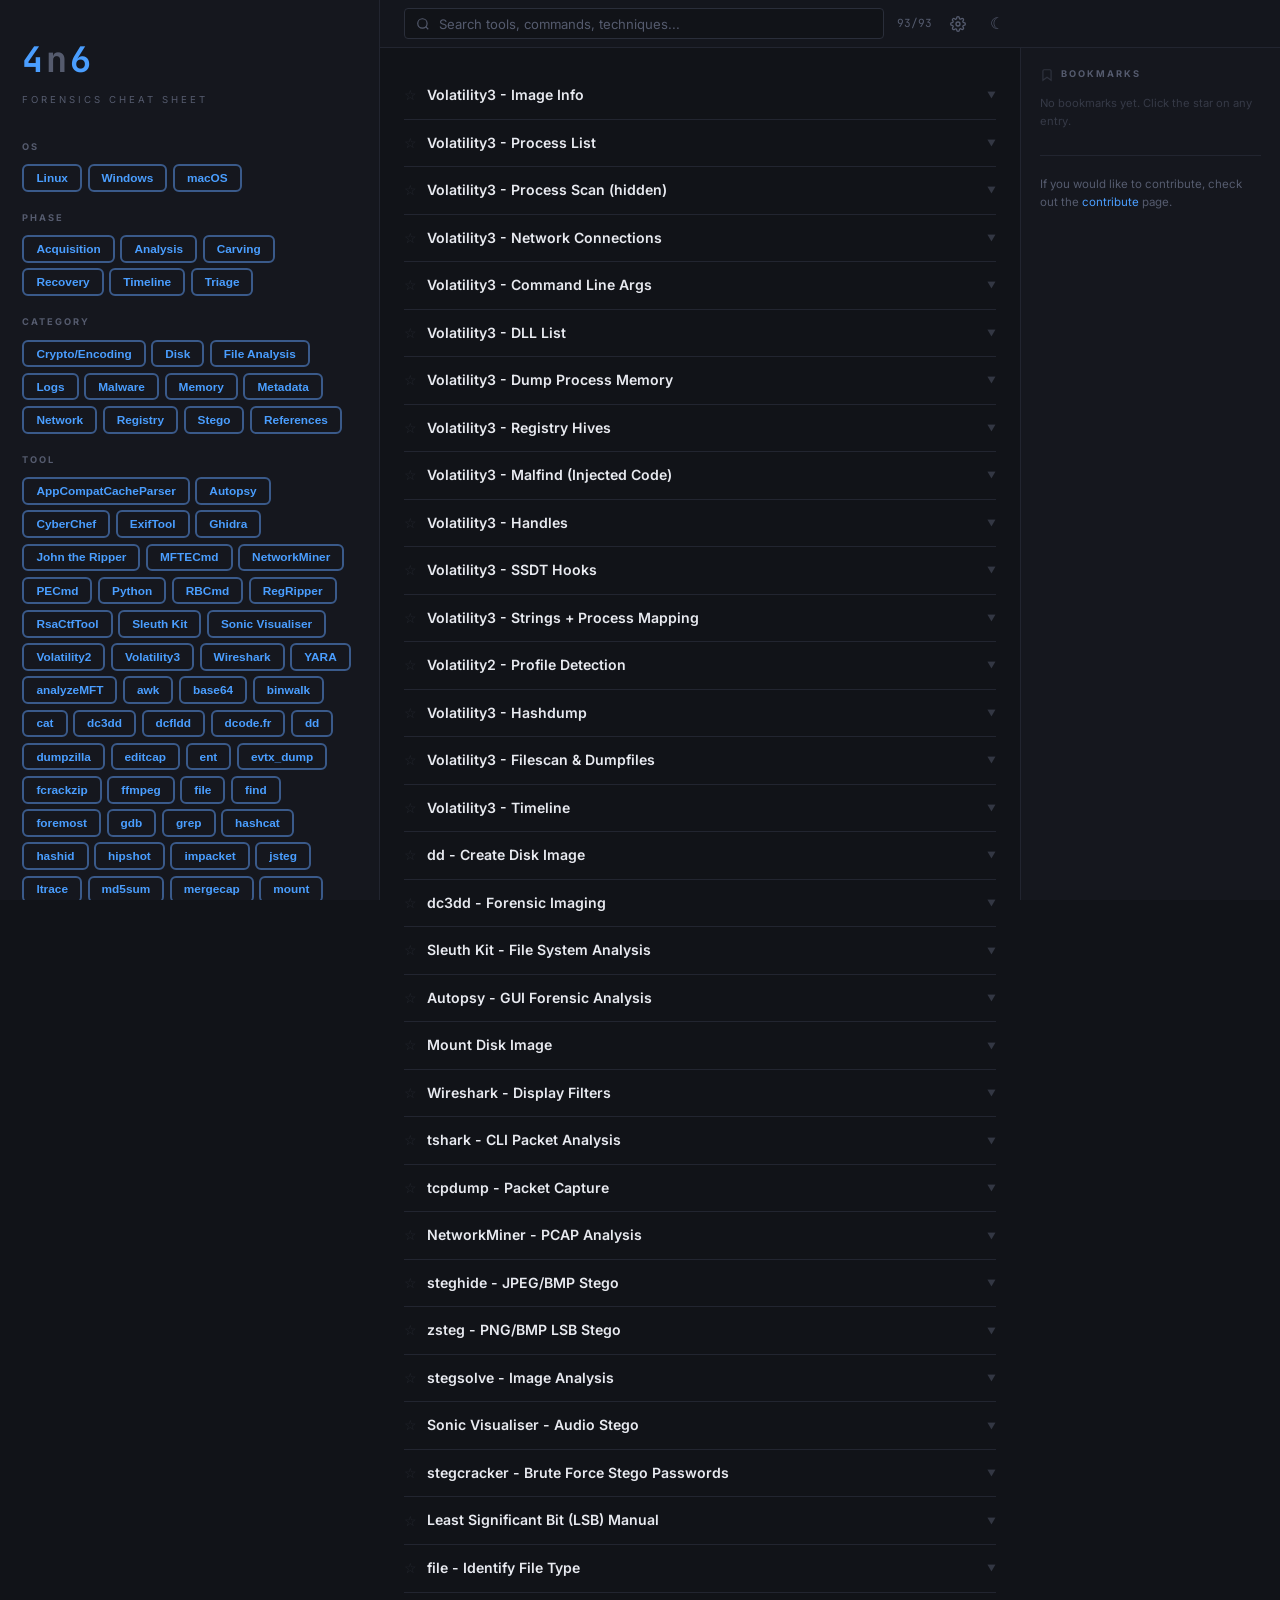
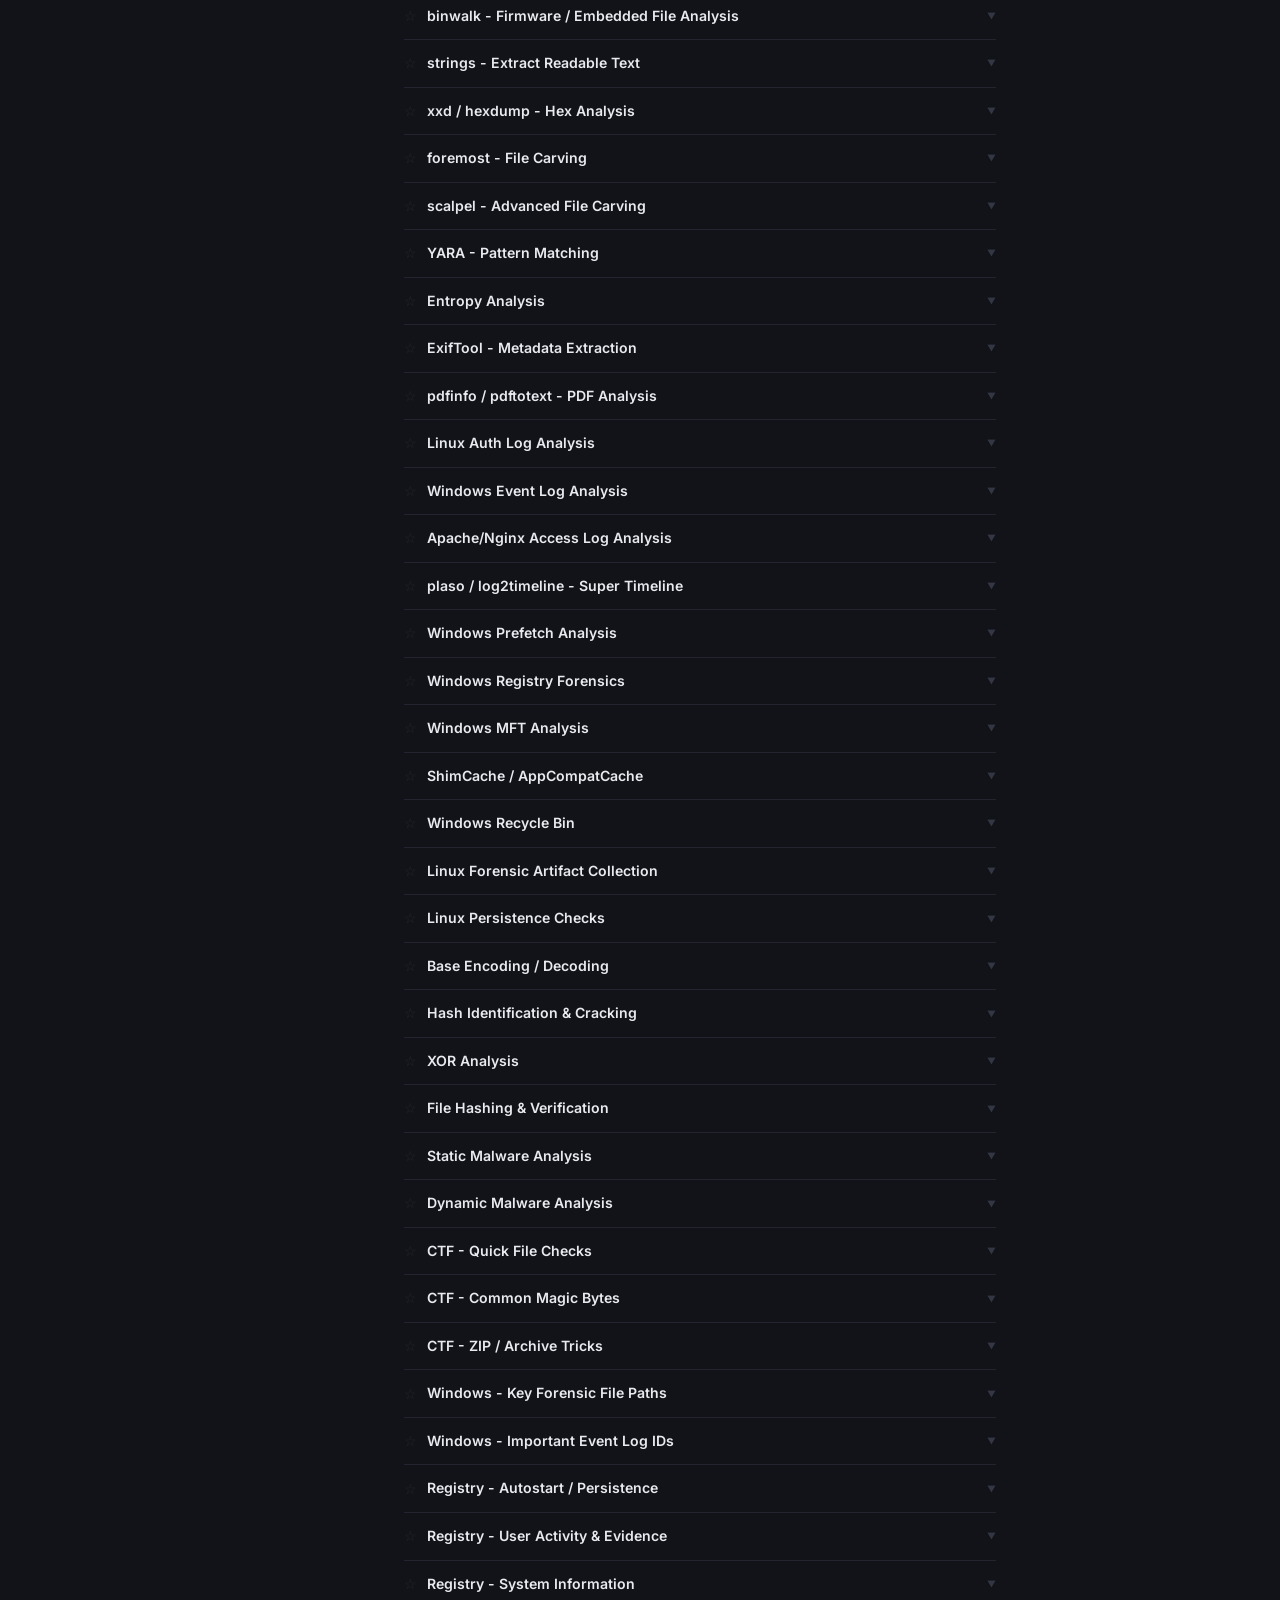
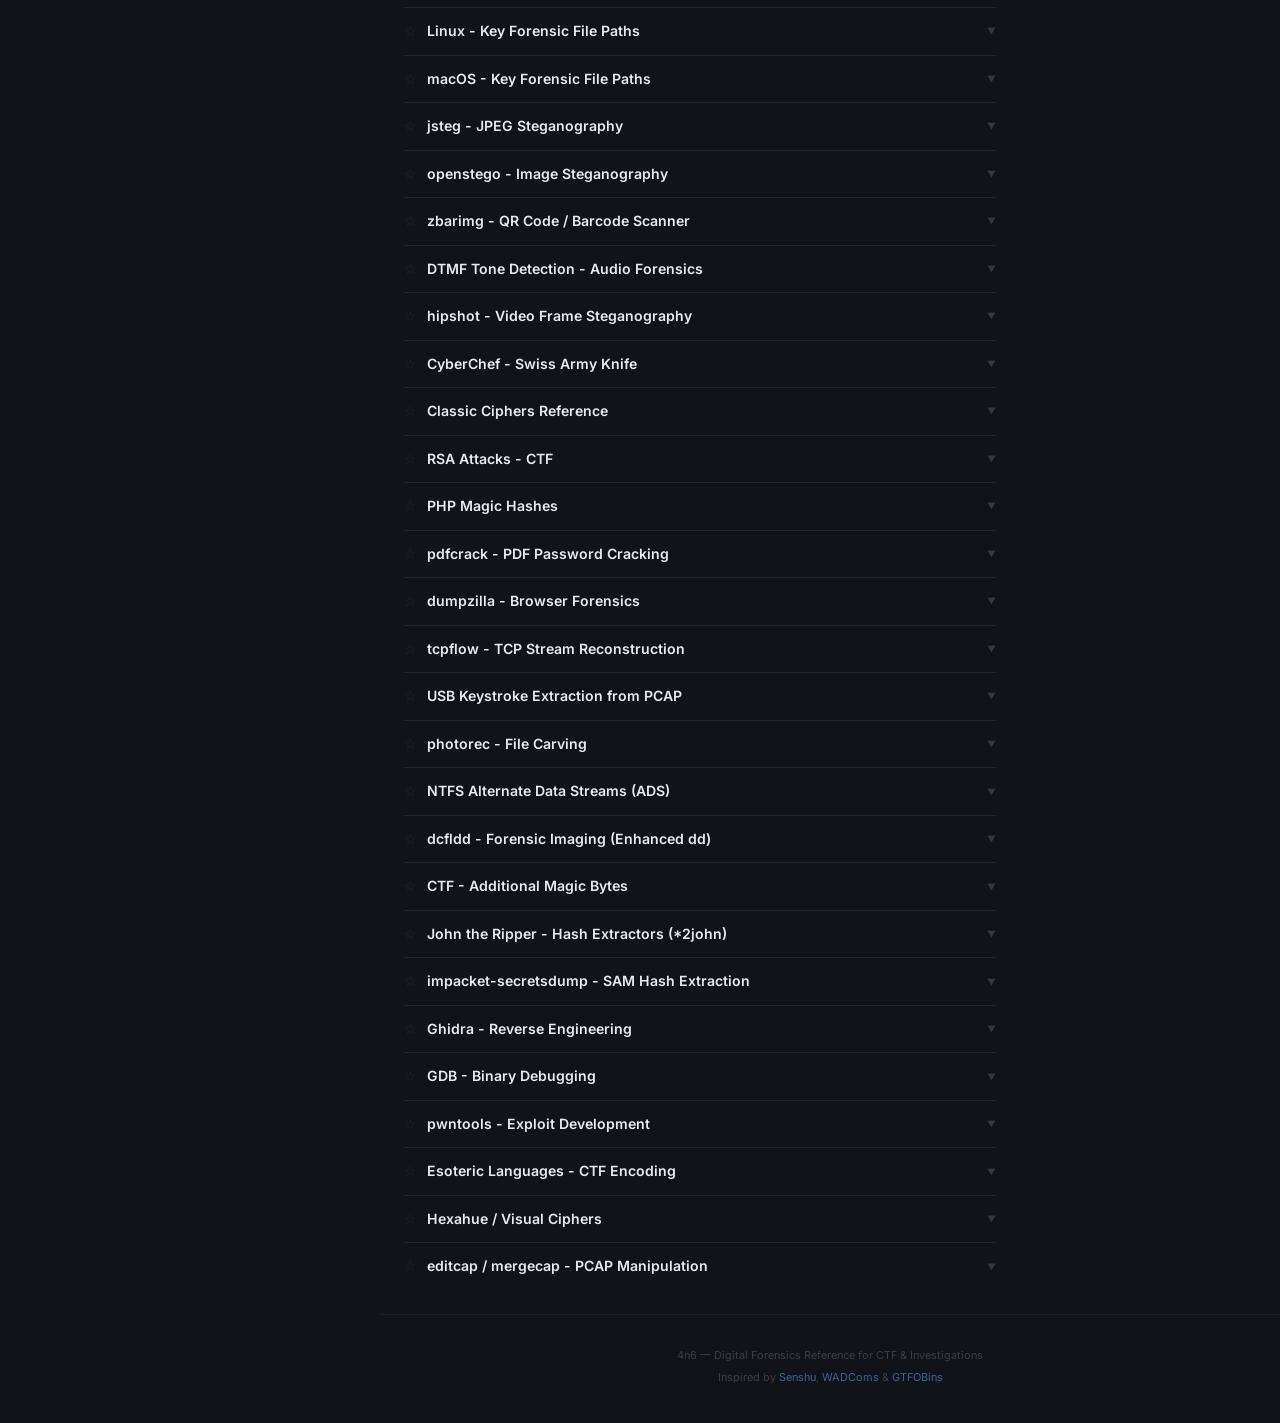
==== index.html @ f34f19ec "Initial commit: 4n6 forensics cheat sheet" ====
<!DOCTYPE html>
<html lang="en">
<head>
  <meta charset="UTF-8">
  <meta name="viewport" content="width=device-width, initial-scale=1.0">
  <title>4n6 — Digital Forensics Cheat Sheet</title>
  <link rel="preconnect" href="https://fonts.googleapis.com">
  <link href="https://fonts.googleapis.com/css2?family=JetBrains+Mono:wght@400;600&family=Inter:wght@400;500;600;700&display=swap" rel="stylesheet">
  <link rel="stylesheet" href="css/style.css">
</head>
<body>

  <!-- Sidebar -->
  <aside class="sidebar" id="sidebar">
    <div class="sidebar-header">
      <h1 class="logo">4<span>n</span>6</h1>
      <p class="tagline">forensics cheat sheet</p>
    </div>

    <div class="sidebar-section">
      <h3>OS</h3>
      <div class="chips" id="filter-os"></div>
    </div>

    <div class="sidebar-section">
      <h3>Phase</h3>
      <div class="chips" id="filter-phase"></div>
    </div>

    <div class="sidebar-section">
      <h3>Category</h3>
      <div class="chips" id="filter-category"></div>
    </div>

    <div class="sidebar-section">
      <h3>Tool</h3>
      <div class="chips" id="filter-tool"></div>
    </div>

    <div class="sidebar-footer">
      <button class="clear-btn" id="clear-filters">Clear All Filters</button>
    </div>
  </aside>

  <!-- Main Content -->
  <div class="main-wrapper">
    <header class="topbar">
      <button class="menu-btn" id="menu-btn" title="Toggle sidebar">&#9776;</button>
      <div class="search-wrapper">
        <svg class="search-icon" viewBox="0 0 24 24" fill="none" stroke="currentColor" stroke-width="2"><circle cx="11" cy="11" r="8"/><line x1="21" y1="21" x2="16.65" y2="16.65"/></svg>
        <input type="text" id="search-input" placeholder="Search tools, commands, techniques..." spellcheck="false">
      </div>
      <span class="entry-count" id="entry-count"></span>
      <button class="topbar-btn" id="settings-btn" title="Variables">
        <svg viewBox="0 0 24 24" fill="none" stroke="currentColor" stroke-width="2" width="16" height="16"><circle cx="12" cy="12" r="3"/><path d="M19.4 15a1.65 1.65 0 0 0 .33 1.82l.06.06a2 2 0 1 1-2.83 2.83l-.06-.06a1.65 1.65 0 0 0-1.82-.33 1.65 1.65 0 0 0-1 1.51V21a2 2 0 0 1-4 0v-.09A1.65 1.65 0 0 0 9 19.4a1.65 1.65 0 0 0-1.82.33l-.06.06a2 2 0 1 1-2.83-2.83l.06-.06A1.65 1.65 0 0 0 4.68 15a1.65 1.65 0 0 0-1.51-1H3a2 2 0 0 1 0-4h.09A1.65 1.65 0 0 0 4.6 9a1.65 1.65 0 0 0-.33-1.82l-.06-.06a2 2 0 1 1 2.83-2.83l.06.06A1.65 1.65 0 0 0 9 4.68a1.65 1.65 0 0 0 1-1.51V3a2 2 0 0 1 4 0v.09a1.65 1.65 0 0 0 1 1.51 1.65 1.65 0 0 0 1.82-.33l.06-.06a2 2 0 1 1 2.83 2.83l-.06.06A1.65 1.65 0 0 0 19.4 9a1.65 1.65 0 0 0 1.51 1H21a2 2 0 0 1 0 4h-.09a1.65 1.65 0 0 0-1.51 1z"/></svg>
      </button>
      <button class="topbar-btn" id="theme-switch" title="Toggle theme">
        <span id="toggle-icon">&#9790;</span>
      </button>
    </header>

    <!-- Settings Dropdown -->
    <div class="settings-panel" id="settings-panel">
      <h3>Variables <span class="settings-hint">Auto-replace in commands</span></h3>
      <div class="var-fields">
        <div class="var-field">
          <label>DUMP_FILE</label>
          <input type="text" id="var-dump" placeholder="memory.raw" spellcheck="false">
        </div>
        <div class="var-field">
          <label>IMAGE</label>
          <input type="text" id="var-image" placeholder="disk.dd" spellcheck="false">
        </div>
        <div class="var-field">
          <label>PCAP</label>
          <input type="text" id="var-pcap" placeholder="capture.pcap" spellcheck="false">
        </div>
        <div class="var-field">
          <label>TARGET_IP</label>
          <input type="text" id="var-target" placeholder="10.10.10.1" spellcheck="false">
        </div>
        <div class="var-field">
          <label>FILE</label>
          <input type="text" id="var-file" placeholder="suspicious.bin" spellcheck="false">
        </div>
      </div>
    </div>

    <div class="content-layout">
      <main id="entries-container"></main>

      <!-- Right Pane -->
      <aside class="right-pane" id="right-pane">
        <div class="right-section">
          <h3 class="right-title">
            <svg viewBox="0 0 24 24" fill="none" stroke="currentColor" stroke-width="2" width="14" height="14"><path d="M19 21l-7-5-7 5V5a2 2 0 0 1 2-2h10a2 2 0 0 1 2 2z"/></svg>
            Bookmarks
          </h3>
          <div id="bookmarks-list" class="bookmarks-list">
            <p class="empty-state">No bookmarks yet. Click the bookmark icon on any entry to pin it here.</p>
          </div>
        </div>

        <div class="right-section contribute-section">
          <p class="contribute-text">If you would like to contribute, check out the <a href="contribute.html">contribute</a> page.</p>
        </div>

      </aside>
    </div>

    <footer>
      <p>4n6 &mdash; Digital Forensics Reference for CTF &amp; Investigations</p>
      <p>Inspired by <a href="https://thureinoo.github.io/senshu/" target="_blank">Senshu</a>, <a href="https://wadcoms.github.io/" target="_blank">WADComs</a> &amp; <a href="https://gtfobins.github.io/" target="_blank">GTFOBins</a></p>
    </footer>
  </div>

  <script src="js/data.js"></script>
  <script src="js/app.js"></script>
</body>
</html>
---- css/style.css ----
/* ========== Variables ========== */
:root {
  --bg: #111318;
  --bg-sidebar: #15171e;
  --bg-card: #15171e;
  --bg-topbar: #15171eee;
  --bg-right: #15171e;
  --text: #b8bcc8;
  --text-dim: #555b6e;
  --text-bright: #e8eaf0;
  --accent: #4a9eff;
  --accent-hover: #6ab4ff;
  --border: #222530;
  --border-hover: #333848;
  --chip-bg: transparent;
  --chip-border: #3a5a8a;
  --chip-active-bg: var(--accent);
  --chip-active-border: var(--accent);
  --chip-active-text: #fff;
  --input-bg: #111318;
  --input-border: #2a2e3a;
  --code-bg: #0d0f14;
  --code-border: #1e2130;
  --tag-text: #555b6e;
  --sidebar-w: 380px;
  --right-w: 260px;
  --topbar-h: 48px;
  --mono: 'JetBrains Mono', 'Fira Code', 'Consolas', monospace;
  --sans: 'Inter', -apple-system, BlinkMacSystemFont, 'Segoe UI', sans-serif;
}

[data-theme="light"] {
  --bg: #f8f9fb;
  --bg-sidebar: #fff;
  --bg-card: #fff;
  --bg-topbar: #ffffffee;
  --bg-right: #fff;
  --text: #444a5a;
  --text-dim: #9298a8;
  --text-bright: #1a1e2a;
  --accent: #2a7de1;
  --accent-hover: #3a8df0;
  --border: #e8eaef;
  --border-hover: #d5d8e0;
  --chip-bg: transparent;
  --chip-border: #a0b8d8;
  --chip-active-bg: var(--accent);
  --chip-active-border: var(--accent);
  --chip-active-text: #fff;
  --input-bg: #f0f2f5;
  --input-border: #dcdfe6;
  --code-bg: #f4f5f8;
  --code-border: #e4e6ec;
  --tag-text: #9298a8;
}

/* ========== Reset ========== */
*, *::before, *::after { box-sizing: border-box; margin: 0; padding: 0; }
html { scroll-behavior: smooth; }

body {
  font-family: var(--sans);
  background: var(--bg);
  color: var(--text);
  line-height: 1.6;
  display: flex;
  min-height: 100vh;
}

a { color: var(--accent); text-decoration: none; }
a:hover { color: var(--accent-hover); }
::selection { background: var(--accent); color: #fff; }

/* ========== Sidebar ========== */
.sidebar {
  width: var(--sidebar-w);
  min-width: var(--sidebar-w);
  height: 100vh;
  position: fixed;
  top: 0;
  left: 0;
  background: var(--bg-sidebar);
  border-right: 1px solid var(--border);
  overflow-y: auto;
  z-index: 200;
  display: flex;
  flex-direction: column;
  transition: transform 0.25s ease;
}

.sidebar-header {
  padding: 2rem 1.4rem 1.4rem;
}

.logo {
  font-family: var(--mono);
  font-size: 2.2rem;
  font-weight: 700;
  color: var(--accent);
  letter-spacing: 3px;
}

.logo span {
  color: var(--text-dim);
}

.tagline {
  font-size: 0.6rem;
  color: var(--text-dim);
  text-transform: uppercase;
  letter-spacing: 3px;
  margin-top: 0.25rem;
}

.sidebar-section {
  padding: 0.6rem 1.4rem;
}

.sidebar-section h3 {
  font-size: 0.58rem;
  font-weight: 700;
  color: var(--text-dim);
  text-transform: uppercase;
  letter-spacing: 2px;
  margin-bottom: 0.6rem;
}

.sidebar-footer {
  padding: 1rem 1.4rem 1.5rem;
  margin-top: auto;
}

/* ========== Chips ========== */
.chips {
  display: flex;
  flex-wrap: wrap;
  gap: 0.35rem;
}

.chip {
  background: var(--chip-bg);
  color: var(--accent);
  border: 2px solid var(--chip-border);
  border-radius: 6px;
  padding: 0.3rem 0.75rem;
  font-size: 0.74rem;
  font-weight: 600;
  cursor: pointer;
  transition: all 0.12s ease;
  user-select: none;
}

.chip:hover {
  border-color: var(--accent);
  background: var(--accent);
  color: #fff;
}

.chip.active {
  background: var(--chip-active-bg);
  color: var(--chip-active-text);
  border-color: var(--chip-active-border);
}

/* ========== Clear Button ========== */
.clear-btn {
  width: 100%;
  background: transparent;
  border: 1px solid var(--border);
  color: var(--text-dim);
  border-radius: 3px;
  padding: 0.45rem;
  font-size: 0.72rem;
  font-weight: 500;
  cursor: pointer;
  transition: all 0.15s;
}

.clear-btn:hover {
  border-color: var(--accent);
  color: var(--accent);
}

/* ========== Main Wrapper ========== */
.main-wrapper {
  flex: 1;
  margin-left: var(--sidebar-w);
  display: flex;
  flex-direction: column;
  min-height: 100vh;
}

/* ========== Topbar ========== */
.topbar {
  position: sticky;
  top: 0;
  z-index: 100;
  background: var(--bg-topbar);
  backdrop-filter: blur(16px);
  -webkit-backdrop-filter: blur(16px);
  border-bottom: 1px solid var(--border);
  padding: 0 1.5rem;
  height: var(--topbar-h);
  display: flex;
  align-items: center;
  gap: 0.8rem;
}

.menu-btn {
  display: none;
  background: none;
  border: none;
  color: var(--text);
  font-size: 1.2rem;
  cursor: pointer;
}

.search-wrapper {
  flex: 1;
  position: relative;
  max-width: 480px;
}

.search-icon {
  position: absolute;
  left: 0.75rem;
  top: 50%;
  transform: translateY(-50%);
  width: 14px;
  height: 14px;
  color: var(--text-dim);
  pointer-events: none;
}

#search-input {
  width: 100%;
  background: var(--input-bg);
  border: 1px solid var(--input-border);
  border-radius: 4px;
  padding: 0.4rem 0.8rem 0.4rem 2.1rem;
  font-size: 0.82rem;
  font-family: var(--sans);
  color: var(--text);
  transition: border-color 0.15s;
}

#search-input:focus {
  outline: none;
  border-color: var(--accent);
}

#search-input::placeholder {
  color: var(--text-dim);
}

.entry-count {
  font-size: 0.7rem;
  font-family: var(--mono);
  color: var(--text-dim);
  white-space: nowrap;
}

.topbar-btn {
  background: none;
  border: none;
  color: var(--text-dim);
  font-size: 1rem;
  cursor: pointer;
  padding: 0.35rem;
  transition: color 0.15s;
  display: flex;
  align-items: center;
}

.topbar-btn:hover,
.topbar-btn.active {
  color: var(--accent);
}

/* ========== Settings Panel ========== */
.settings-panel {
  display: none;
  background: var(--bg-sidebar);
  border-bottom: 1px solid var(--border);
  padding: 1rem 1.5rem;
}

.settings-panel.open {
  display: block;
}

.settings-panel h3 {
  font-size: 0.6rem;
  font-weight: 700;
  color: var(--text-dim);
  text-transform: uppercase;
  letter-spacing: 1.5px;
  margin-bottom: 0.6rem;
}

.settings-hint {
  font-weight: 400;
  text-transform: none;
  letter-spacing: 0;
  opacity: 0.5;
  font-size: 0.58rem;
}

.var-fields {
  display: flex;
  gap: 0.8rem;
  flex-wrap: wrap;
}

.var-field {
  display: flex;
  align-items: center;
  gap: 0.5rem;
}

.var-field label {
  font-family: var(--mono);
  font-size: 0.6rem;
  font-weight: 600;
  color: var(--accent);
  white-space: nowrap;
}

.var-field input {
  background: var(--input-bg);
  border: 1px solid var(--input-border);
  border-radius: 3px;
  padding: 0.32rem 0.5rem;
  font-family: var(--mono);
  font-size: 0.72rem;
  color: var(--text);
  width: 120px;
  transition: border-color 0.15s;
}

.var-field input:focus {
  outline: none;
  border-color: var(--accent);
}

.var-field input::placeholder {
  color: var(--text-dim);
  opacity: 0.4;
}

/* ========== Content Layout ========== */
.content-layout {
  display: flex;
  flex: 1;
}

main {
  flex: 1;
  padding: 1.5rem;
  min-width: 0;
}

/* ========== Right Pane ========== */
.right-pane {
  width: var(--right-w);
  min-width: var(--right-w);
  height: calc(100vh - var(--topbar-h));
  position: sticky;
  top: var(--topbar-h);
  border-left: 1px solid var(--border);
  background: var(--bg-right);
  overflow-y: auto;
  padding: 1.2rem;
}

.right-section {
  margin-bottom: 1.5rem;
}

.right-title {
  font-size: 0.58rem;
  font-weight: 700;
  color: var(--text-dim);
  text-transform: uppercase;
  letter-spacing: 2px;
  margin-bottom: 0.8rem;
  display: flex;
  align-items: center;
  gap: 0.4rem;
}

.right-title svg {
  opacity: 0.4;
}

/* ========== Bookmarks ========== */
.bookmarks-list {
  display: flex;
  flex-direction: column;
  gap: 0.2rem;
}

.empty-state {
  font-size: 0.7rem;
  color: var(--text-dim);
  opacity: 0.5;
  line-height: 1.6;
}

.bookmark-item {
  display: flex;
  align-items: center;
  gap: 0.3rem;
  padding: 0.35rem 0.4rem;
  border-radius: 3px;
  cursor: pointer;
  transition: background 0.1s;
  font-size: 0.7rem;
  font-family: var(--mono);
  color: var(--text);
}

.bookmark-item:hover {
  background: var(--border);
}

.bookmark-item .bm-title {
  flex: 1;
  overflow: hidden;
  text-overflow: ellipsis;
  white-space: nowrap;
}

.bookmark-remove {
  background: none;
  border: none;
  color: var(--text-dim);
  cursor: pointer;
  font-size: 0.8rem;
  padding: 0;
  opacity: 0;
  transition: opacity 0.1s;
  line-height: 1;
}

.bookmark-item:hover .bookmark-remove { opacity: 1; }
.bookmark-remove:hover { color: var(--accent); }

/* ========== Contribute ========== */
.contribute-section {
  border-top: 1px solid var(--border);
  padding-top: 1.2rem;
}

.contribute-text {
  font-size: 0.72rem;
  color: var(--text-dim);
  line-height: 1.6;
}

/* ========== Entry Cards ========== */
.entry-card {
  border-bottom: 1px solid var(--border);
  transition: background 0.1s;
}

.entry-card:last-child {
  border-bottom: none;
}

.entry-header {
  display: flex;
  align-items: center;
  padding: 0.75rem 0;
  cursor: pointer;
  gap: 0.6rem;
}

.entry-header:hover .entry-title {
  color: var(--accent);
}

.bookmark-btn {
  background: none;
  border: none;
  color: var(--text-dim);
  cursor: pointer;
  font-size: 0.9rem;
  padding: 0;
  opacity: 0.25;
  transition: all 0.1s;
  line-height: 1;
  flex-shrink: 0;
}

.bookmark-btn:hover {
  opacity: 1;
  color: var(--accent);
}

.bookmark-btn.bookmarked {
  opacity: 1;
  color: var(--accent);
}

.entry-title {
  flex: 1;
  font-size: 0.88rem;
  font-weight: 600;
  color: var(--text-bright);
  transition: color 0.1s;
}

.entry-toggle {
  font-size: 0.55rem;
  color: var(--text-dim);
  transition: transform 0.2s ease;
  flex-shrink: 0;
  opacity: 0.5;
}

.entry-toggle.open {
  transform: rotate(180deg);
}

.entry-body {
  display: none;
  padding: 0 0 1.2rem 1.6rem;
}

.entry-body.open {
  display: block;
}

.entry-description {
  font-size: 0.8rem;
  color: var(--text-dim);
  margin-bottom: 0.8rem;
  line-height: 1.5;
}

.entry-tags {
  display: flex;
  gap: 0.4rem;
  flex-wrap: wrap;
  margin-bottom: 1rem;
}

.tag {
  font-size: 0.68rem;
  font-weight: 600;
  padding: 0.2rem 0.65rem;
  border-radius: 4px;
  color: #fff;
  letter-spacing: 0.2px;
}

.tag-category { background: #5b8af0; }
.tag-phase { background: #8b5cf6; }
.tag-os { background: #2eaa6e; }
.tag-tool { background: #e08a3e; }

[data-theme="light"] .tag-category { background: #4a7ae0; }
[data-theme="light"] .tag-phase { background: #7a4ce6; }
[data-theme="light"] .tag-os { background: #1e9a5e; }
[data-theme="light"] .tag-tool { background: #d07a2e; }

/* ========== Command Blocks ========== */
.command-block {
  margin-bottom: 0.55rem;
}

.command-label {
  font-size: 0.65rem;
  color: var(--text-dim);
  margin-bottom: 0.2rem;
  font-weight: 500;
}

.command-wrapper {
  position: relative;
}

.command-code {
  display: block;
  width: 100%;
  background: var(--code-bg);
  border: 1px solid var(--code-border);
  border-radius: 3px;
  padding: 0.55rem 3rem 0.55rem 0.8rem;
  font-family: var(--mono);
  font-size: 0.76rem;
  color: var(--text-bright);
  overflow-x: auto;
  white-space: pre;
  line-height: 1.6;
}

.command-code .var-highlight {
  color: var(--accent);
  font-weight: 600;
}

.copy-btn {
  position: absolute;
  top: 0.45rem;
  right: 0.45rem;
  background: none;
  border: none;
  padding: 0.15rem 0.35rem;
  font-size: 0.6rem;
  font-family: var(--mono);
  color: var(--text-dim);
  cursor: pointer;
  transition: color 0.1s;
  opacity: 0.4;
}

.copy-btn:hover {
  color: var(--accent);
  opacity: 1;
}

.copy-btn.copied {
  color: var(--accent);
  opacity: 1;
}

/* ========== References ========== */
.entry-refs {
  margin-top: 0.8rem;
  font-size: 0.7rem;
}

.entry-refs span {
  color: var(--text-dim);
  font-size: 0.62rem;
  text-transform: uppercase;
  letter-spacing: 0.5px;
  margin-right: 0.3rem;
}

/* ========== No Results ========== */
.no-results {
  text-align: center;
  padding: 5rem 2rem;
  color: var(--text-dim);
  font-size: 0.88rem;
}

.no-results .big {
  font-size: 3rem;
  display: block;
  margin-bottom: 1rem;
  opacity: 0.15;
}

/* ========== Footer ========== */
footer {
  text-align: center;
  padding: 2rem 1.5rem;
  color: var(--text-dim);
  font-size: 0.68rem;
  border-top: 1px solid var(--border);
  opacity: 0.6;
}

footer p { margin-bottom: 0.3rem; }

/* ========== Scrollbar ========== */
::-webkit-scrollbar { width: 0; height: 0; }

/* ========== Overlay ========== */
.sidebar-overlay {
  display: none;
  position: fixed;
  inset: 0;
  background: rgba(0, 0, 0, 0.6);
  z-index: 150;
}

.sidebar-overlay.active { display: block; }

/* ========== Responsive ========== */
@media (max-width: 1100px) {
  .right-pane { display: none; }
}

@media (max-width: 820px) {
  .sidebar { transform: translateX(-100%); }
  .sidebar.open {
    transform: translateX(0);
    box-shadow: 4px 0 24px rgba(0, 0, 0, 0.5);
  }
  .main-wrapper { margin-left: 0; }
  .menu-btn { display: block; }
  main { padding: 1rem; }
  .var-fields { flex-direction: column; }
  .var-field input { flex: 1; width: auto; }
}
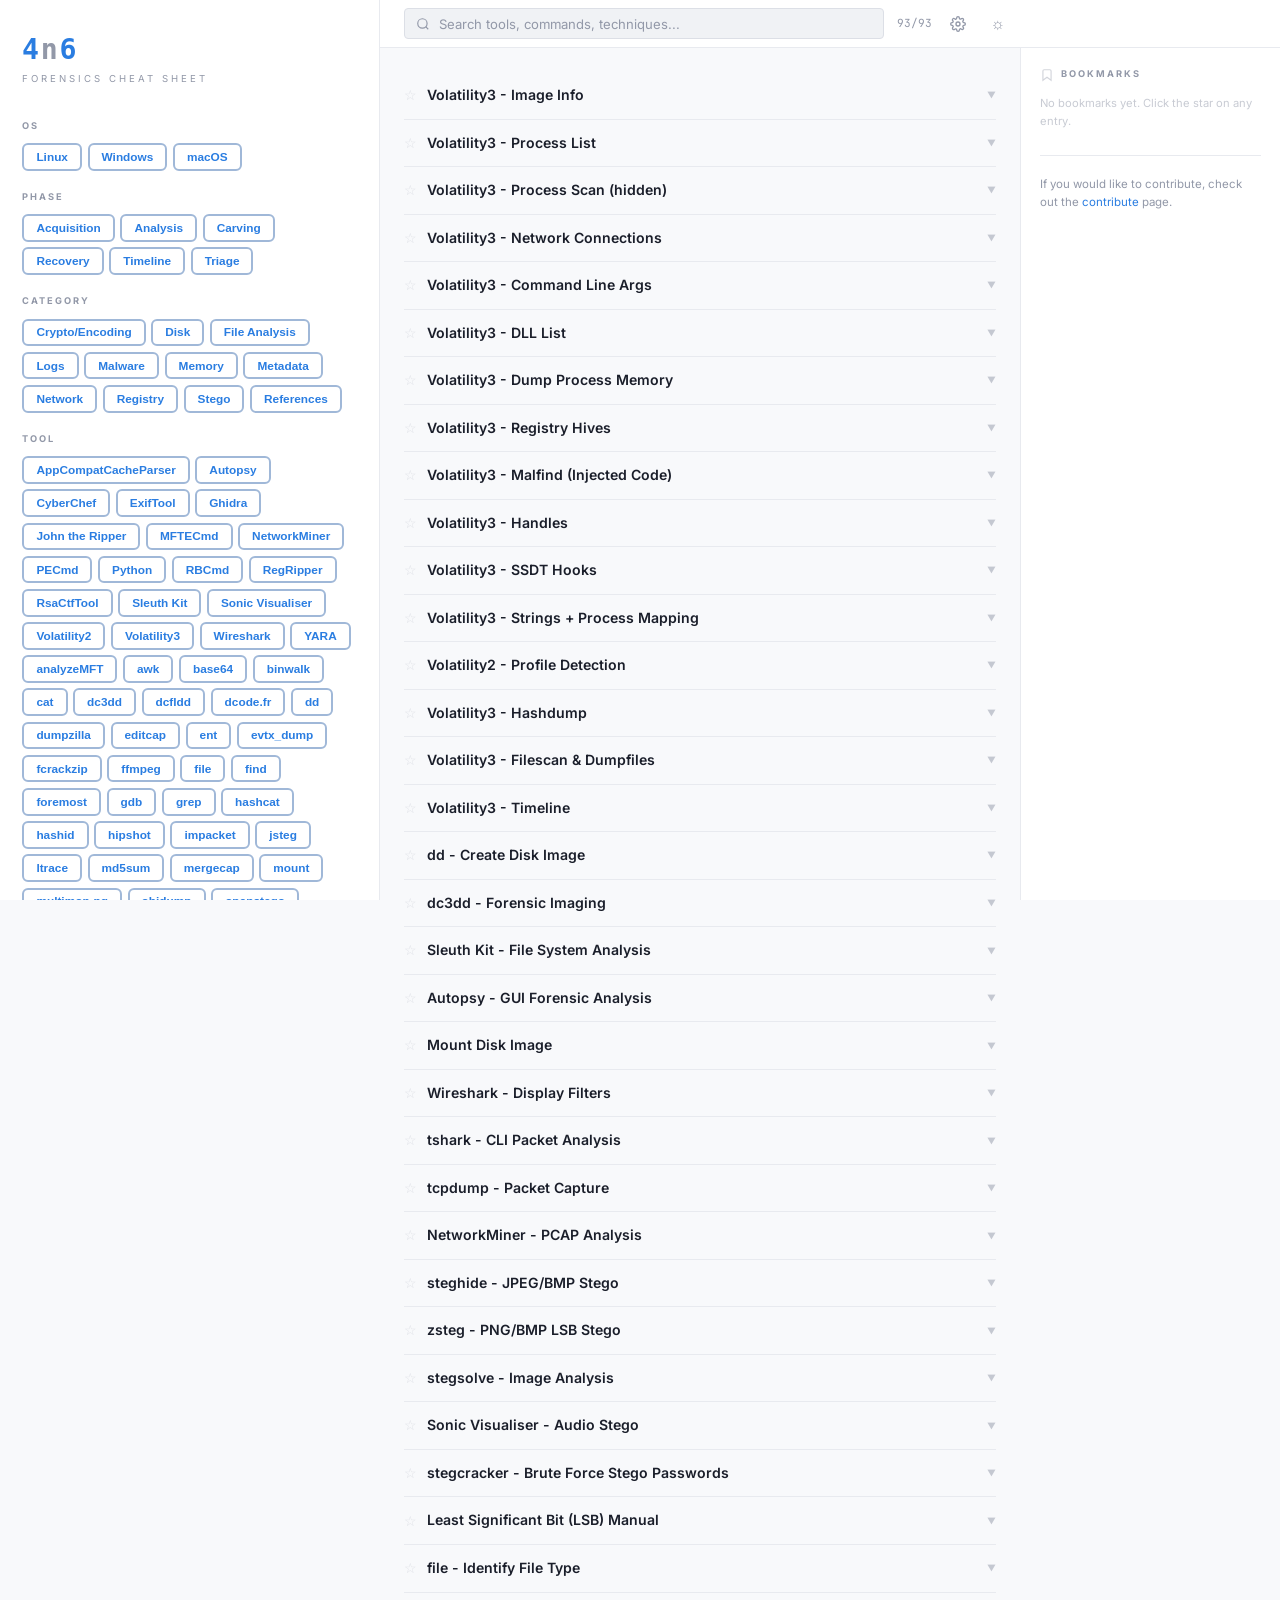
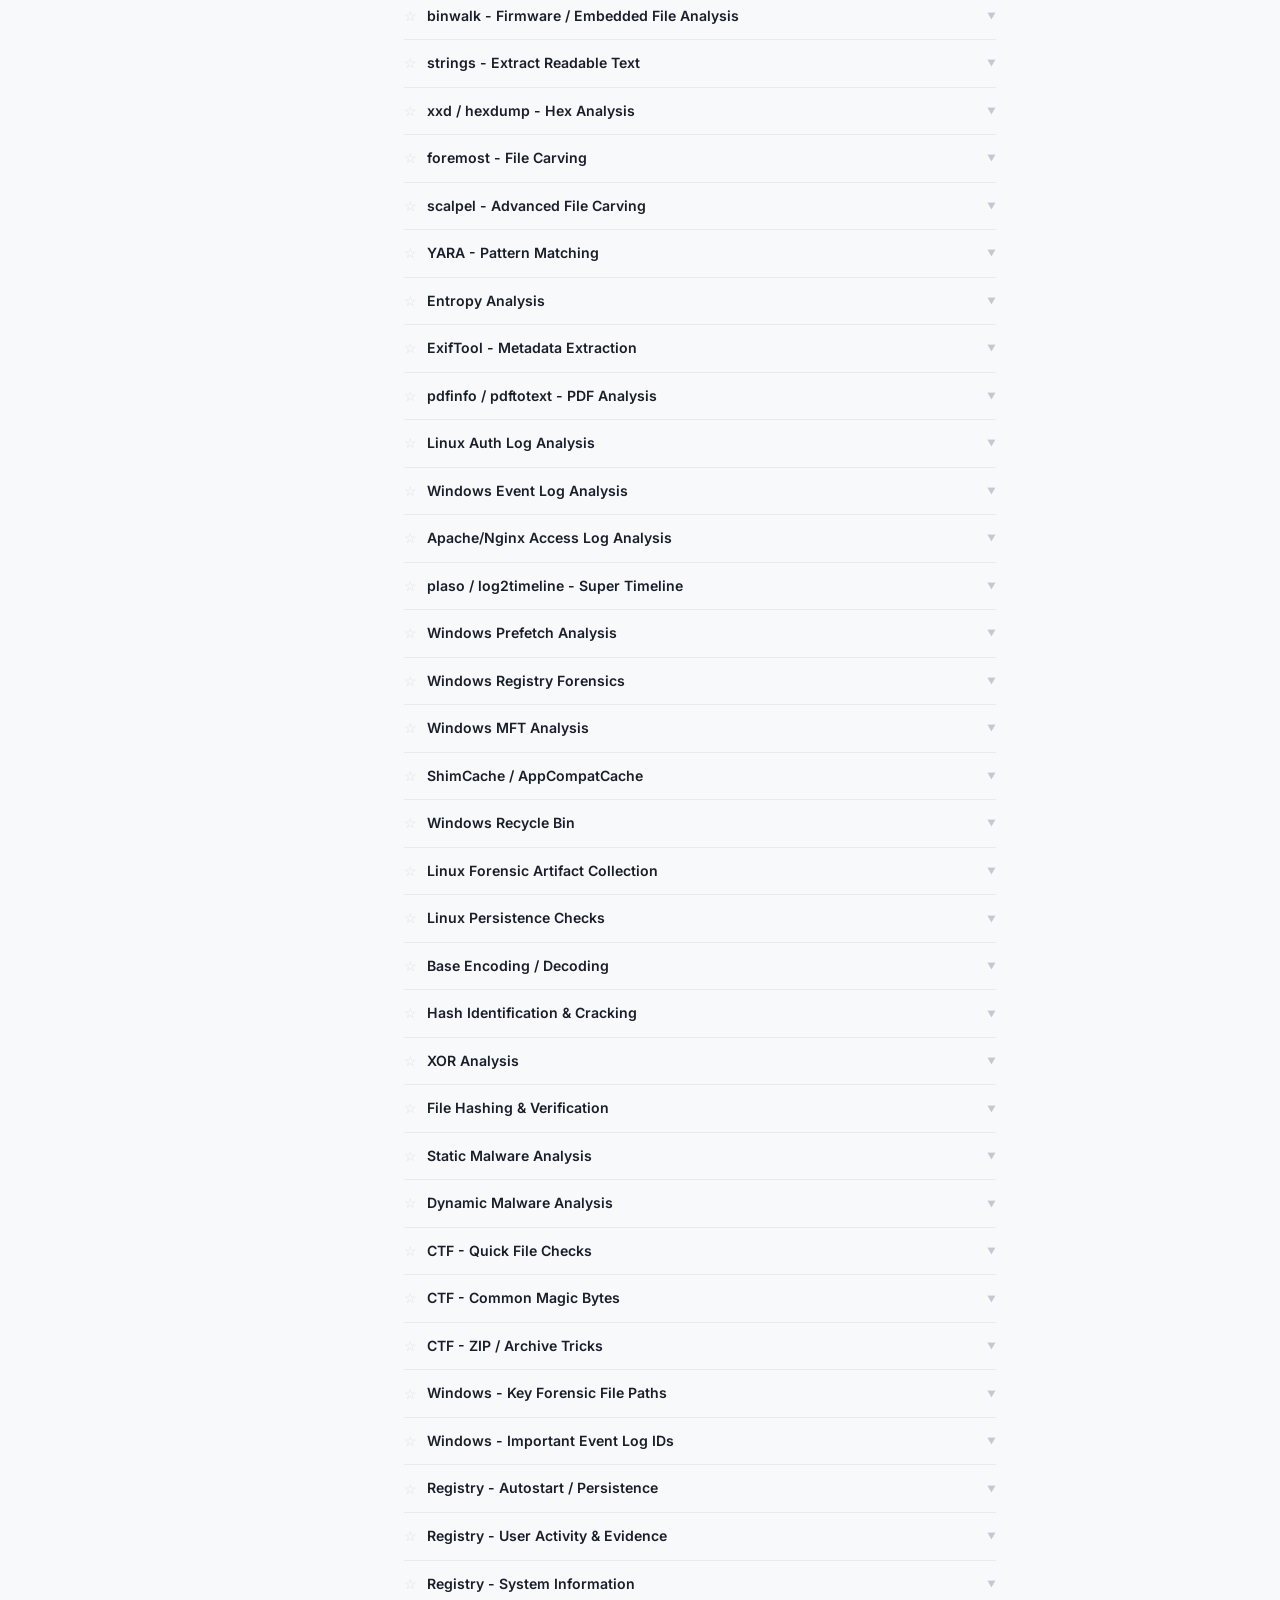
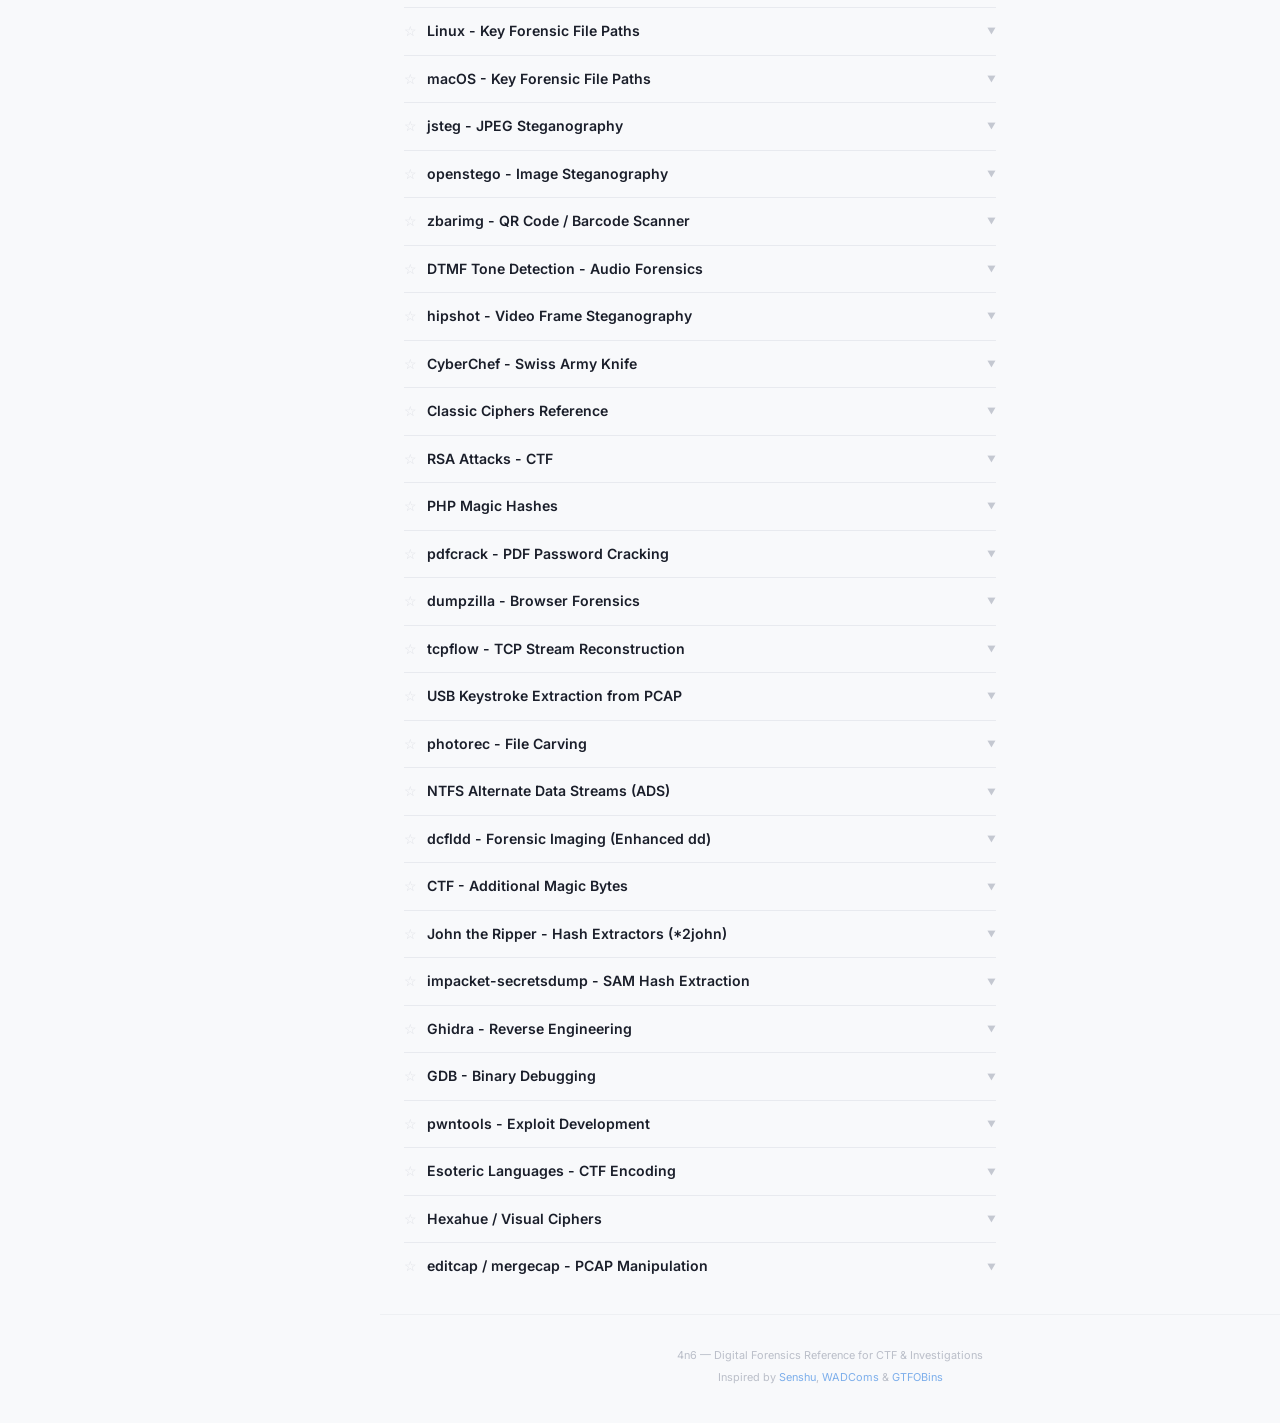
==== commit 22513cbd: "update" ====
--- a/index.html
+++ b/index.html
@@ -4,6 +4,7 @@
   <meta charset="UTF-8">
   <meta name="viewport" content="width=device-width, initial-scale=1.0">
   <title>4n6 — Digital Forensics Cheat Sheet</title>
+  <link rel="icon" type="image/svg+xml" href="assets/favicon.svg">
   <link rel="preconnect" href="https://fonts.googleapis.com">
   <link href="https://fonts.googleapis.com/css2?family=JetBrains+Mono:wght@400;600&family=Inter:wght@400;500;600;700&display=swap" rel="stylesheet">
   <link rel="stylesheet" href="css/style.css">
@@ -13,7 +14,7 @@
   <!-- Sidebar -->
   <aside class="sidebar" id="sidebar">
     <div class="sidebar-header">
-      <h1 class="logo">4<span>n</span>6</h1>
+      <h1 class="logo"><img src="assets/logo.svg" alt="4n6" class="logo-img"></h1>
       <p class="tagline">forensics cheat sheet</p>
     </div>
 
--- a/css/style.css
+++ b/css/style.css
@@ -1,5 +1,35 @@
 /* ========== Variables ========== */
 :root {
+  --bg: #f8f9fb;
+  --bg-sidebar: #fff;
+  --bg-card: #fff;
+  --bg-topbar: #ffffffee;
+  --bg-right: #fff;
+  --text: #444a5a;
+  --text-dim: #9298a8;
+  --text-bright: #1a1e2a;
+  --accent: #2a7de1;
+  --accent-hover: #3a8df0;
+  --border: #e8eaef;
+  --border-hover: #d5d8e0;
+  --chip-bg: transparent;
+  --chip-border: #a0b8d8;
+  --chip-active-bg: var(--accent);
+  --chip-active-border: var(--accent);
+  --chip-active-text: #fff;
+  --input-bg: #f0f2f5;
+  --input-border: #dcdfe6;
+  --code-bg: #f4f5f8;
+  --code-border: #e4e6ec;
+  --tag-text: #9298a8;
+  --sidebar-w: 380px;
+  --right-w: 260px;
+  --topbar-h: 48px;
+  --mono: 'JetBrains Mono', 'Fira Code', 'Consolas', monospace;
+  --sans: 'Inter', -apple-system, BlinkMacSystemFont, 'Segoe UI', sans-serif;
+}
+
+[data-theme="dark"] {
   --bg: #111318;
   --bg-sidebar: #15171e;
   --bg-card: #15171e;
@@ -22,36 +52,6 @@
   --code-bg: #0d0f14;
   --code-border: #1e2130;
   --tag-text: #555b6e;
-  --sidebar-w: 380px;
-  --right-w: 260px;
-  --topbar-h: 48px;
-  --mono: 'JetBrains Mono', 'Fira Code', 'Consolas', monospace;
-  --sans: 'Inter', -apple-system, BlinkMacSystemFont, 'Segoe UI', sans-serif;
-}
-
-[data-theme="light"] {
-  --bg: #f8f9fb;
-  --bg-sidebar: #fff;
-  --bg-card: #fff;
-  --bg-topbar: #ffffffee;
-  --bg-right: #fff;
-  --text: #444a5a;
-  --text-dim: #9298a8;
-  --text-bright: #1a1e2a;
-  --accent: #2a7de1;
-  --accent-hover: #3a8df0;
-  --border: #e8eaef;
-  --border-hover: #d5d8e0;
-  --chip-bg: transparent;
-  --chip-border: #a0b8d8;
-  --chip-active-bg: var(--accent);
-  --chip-active-border: var(--accent);
-  --chip-active-text: #fff;
-  --input-bg: #f0f2f5;
-  --input-border: #dcdfe6;
-  --code-bg: #f4f5f8;
-  --code-border: #e4e6ec;
-  --tag-text: #9298a8;
 }
 
 /* ========== Reset ========== */
@@ -102,6 +102,12 @@
 
 .logo span {
   color: var(--text-dim);
+}
+
+.logo-img {
+  height: 2.2rem;
+  width: auto;
+  display: block;
 }
 
 .tagline {
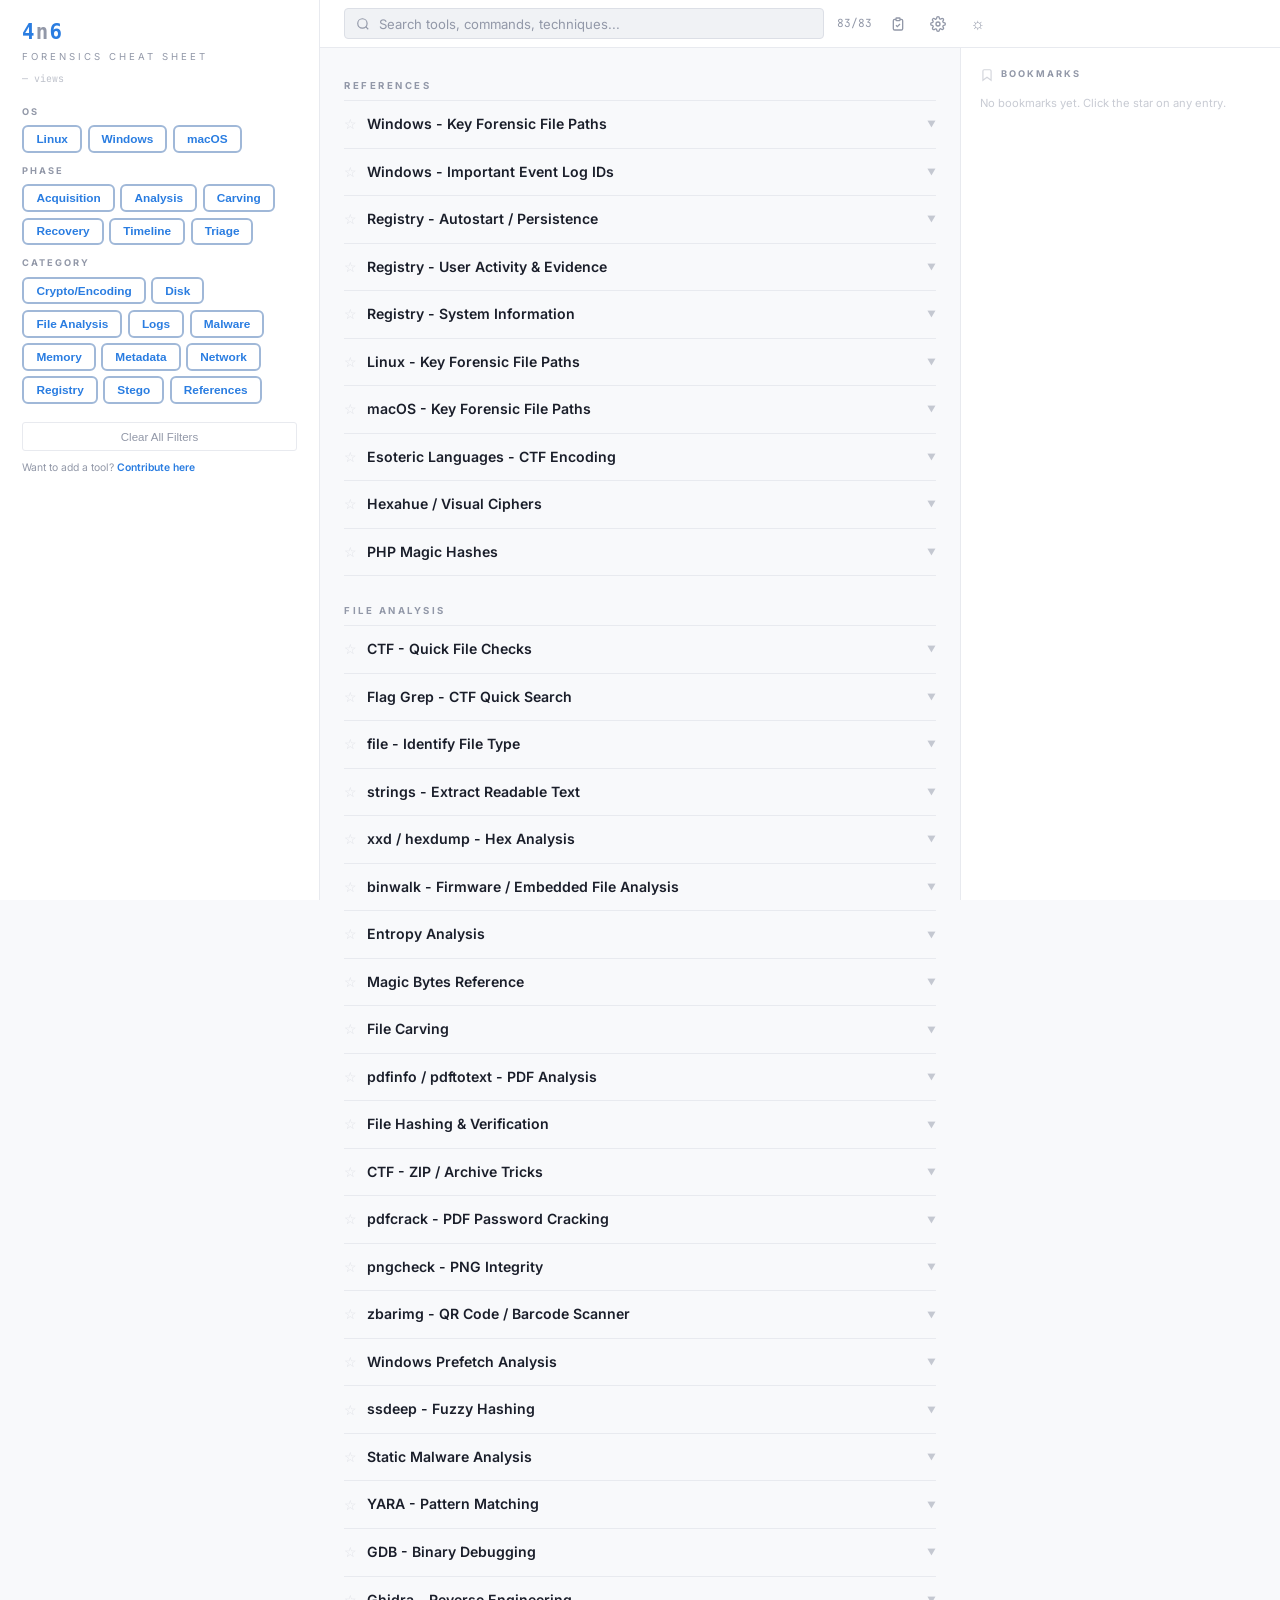
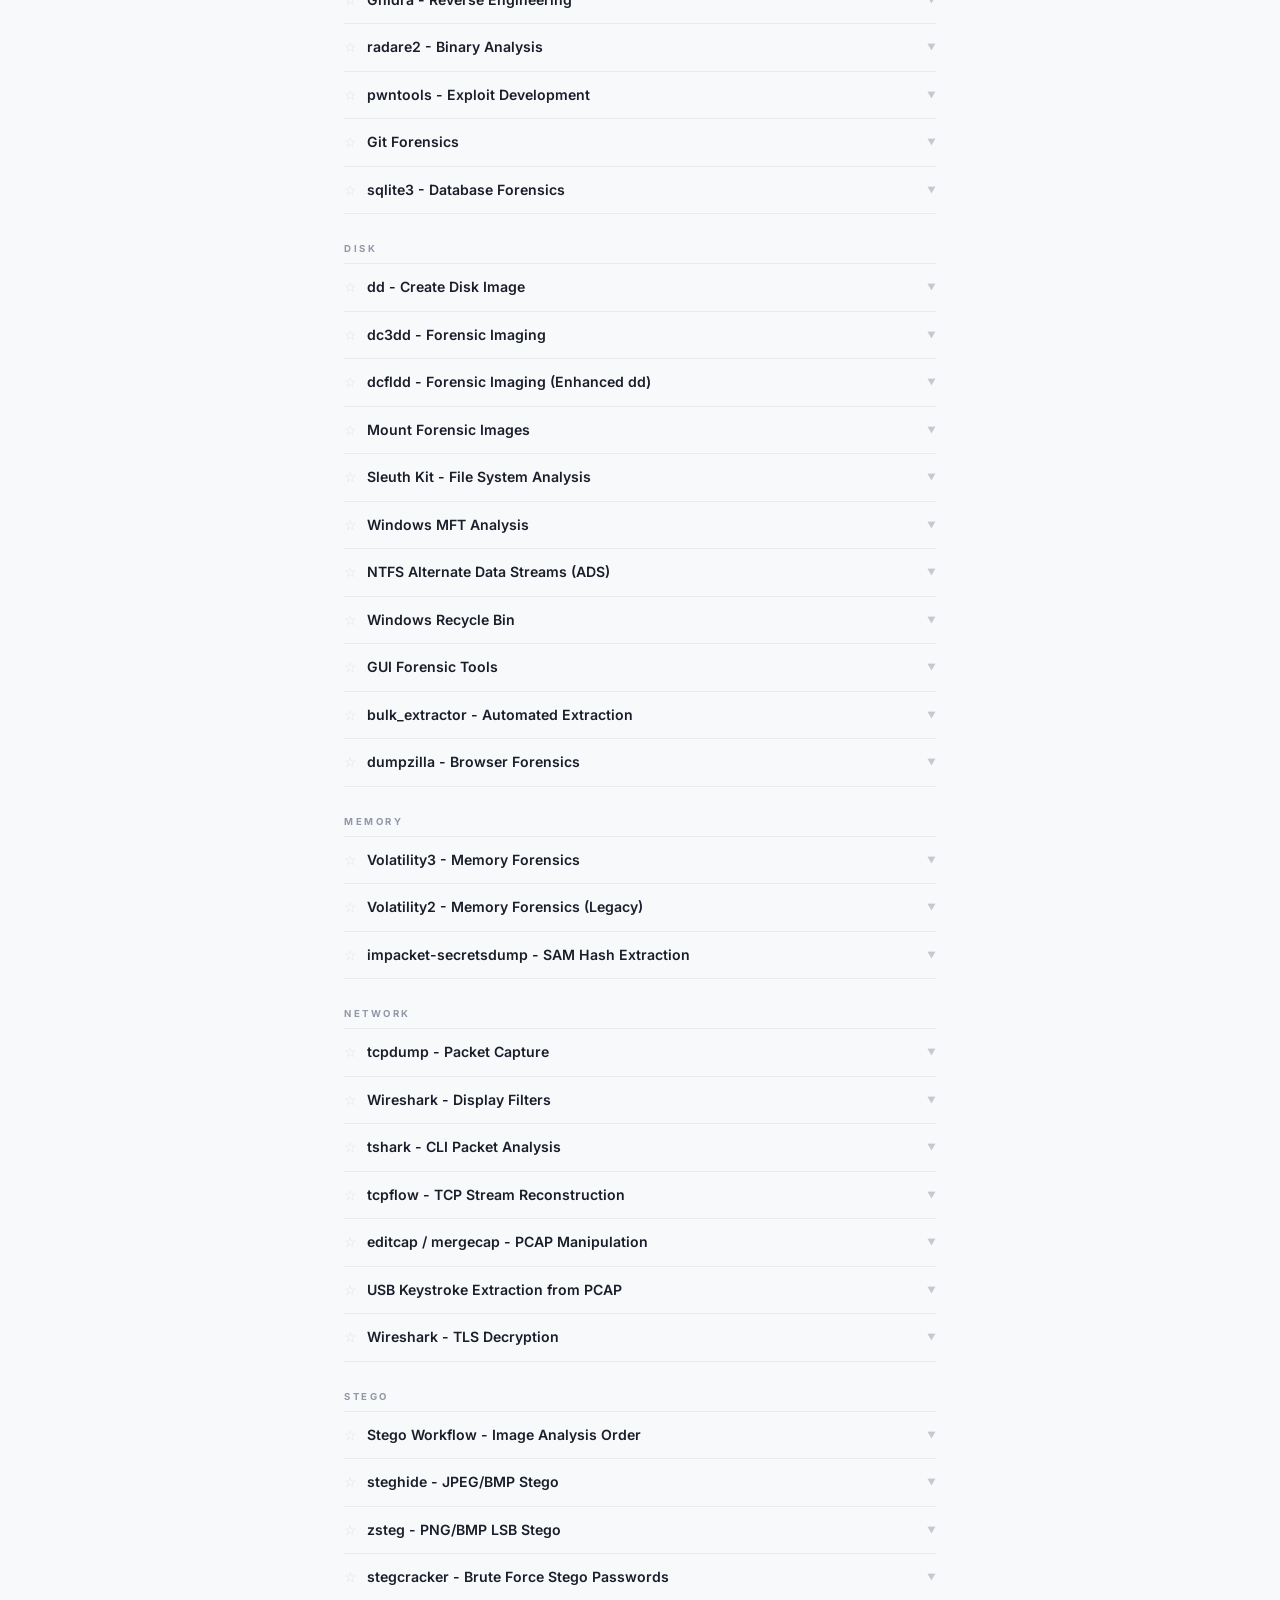
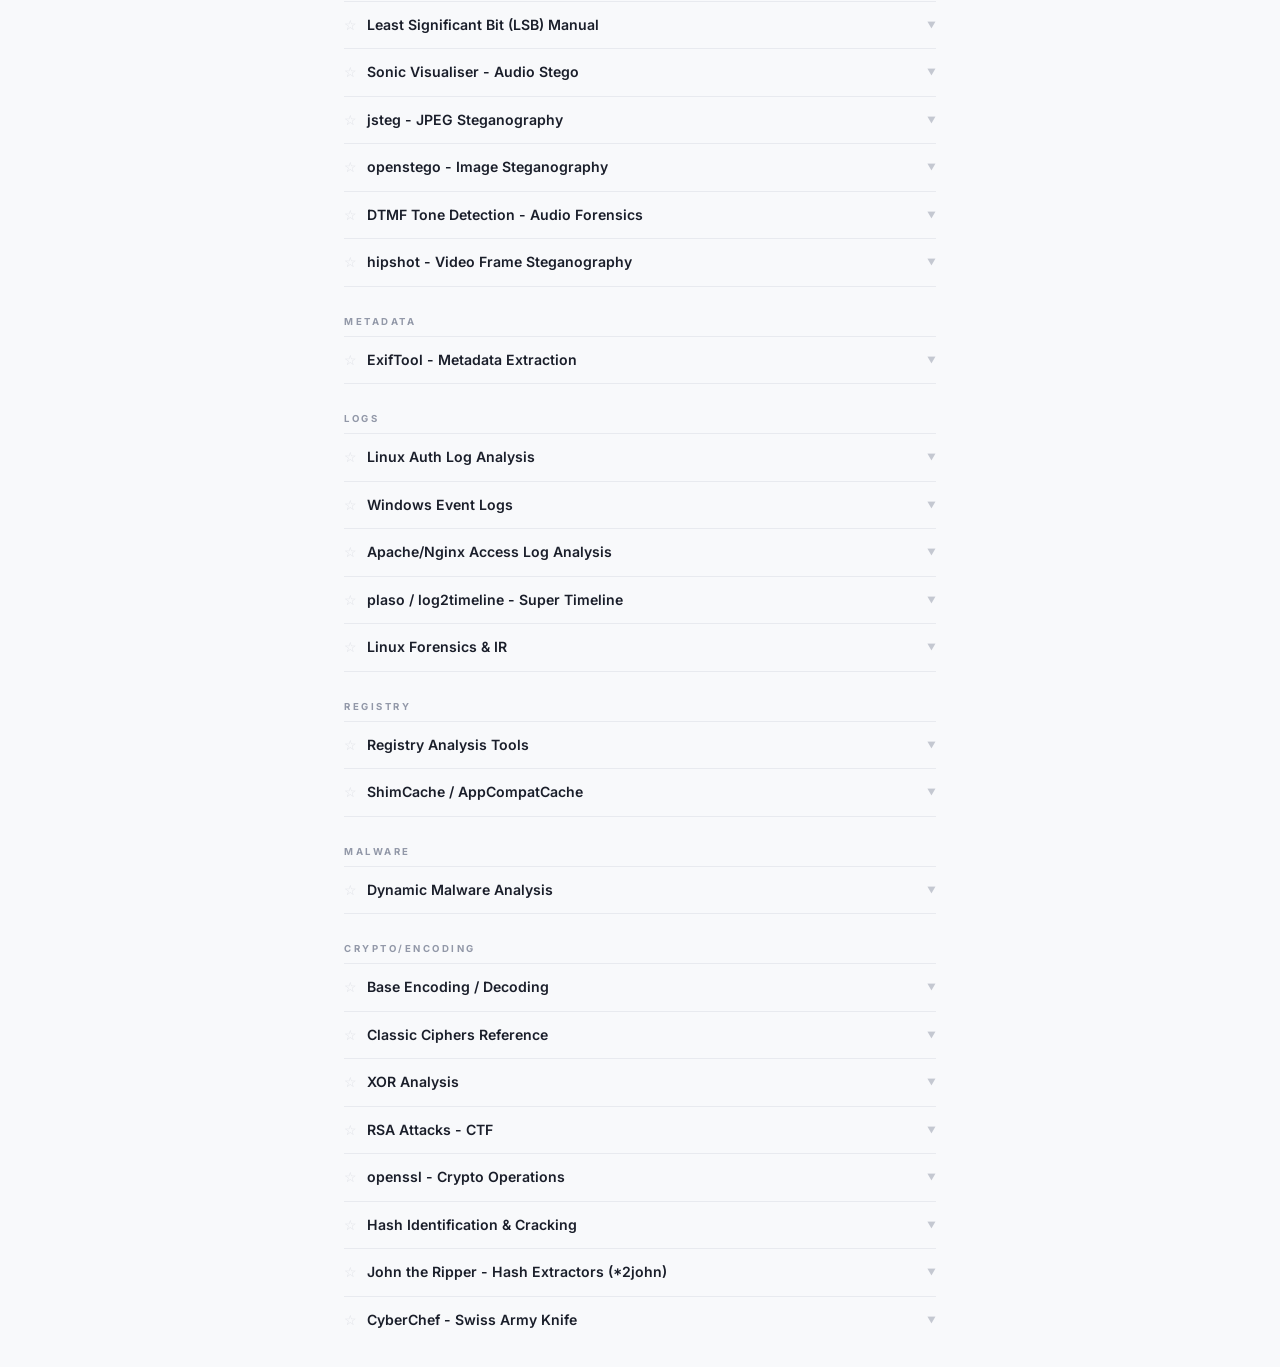
==== commit 3875cc25: "update" ====
--- a/index.html
+++ b/index.html
@@ -8,6 +8,7 @@
   <link rel="preconnect" href="https://fonts.googleapis.com">
   <link href="https://fonts.googleapis.com/css2?family=JetBrains+Mono:wght@400;600&family=Inter:wght@400;500;600;700&display=swap" rel="stylesheet">
   <link rel="stylesheet" href="css/style.css">
+  <script data-goatcounter="https://4n6.goatcounter.com/count" async src="//gc.zgo.at/count.js"></script>
 </head>
 <body>
 
@@ -16,6 +17,7 @@
     <div class="sidebar-header">
       <h1 class="logo"><img src="assets/logo.svg" alt="4n6" class="logo-img"></h1>
       <p class="tagline">forensics cheat sheet</p>
+      <p class="sidebar-views" id="view-count">— views</p>
     </div>
 
     <div class="sidebar-section">
@@ -33,13 +35,9 @@
       <div class="chips" id="filter-category"></div>
     </div>
 
-    <div class="sidebar-section">
-      <h3>Tool</h3>
-      <div class="chips" id="filter-tool"></div>
-    </div>
-
     <div class="sidebar-footer">
       <button class="clear-btn" id="clear-filters">Clear All Filters</button>
+      <p class="sidebar-contribute">Want to add a tool? <a href="contribute.html">Contribute here</a></p>
     </div>
   </aside>
 
@@ -52,6 +50,9 @@
         <input type="text" id="search-input" placeholder="Search tools, commands, techniques..." spellcheck="false">
       </div>
       <span class="entry-count" id="entry-count"></span>
+      <button class="topbar-btn" id="workflow-btn" title="Investigation Workflows">
+        <svg viewBox="0 0 24 24" fill="none" stroke="currentColor" stroke-width="2" width="16" height="16"><path d="M9 5H7a2 2 0 0 0-2 2v12a2 2 0 0 0 2 2h10a2 2 0 0 0 2-2V7a2 2 0 0 0-2-2h-2"/><rect x="9" y="3" width="6" height="4" rx="1"/><path d="M9 14l2 2 4-4"/></svg>
+      </button>
       <button class="topbar-btn" id="settings-btn" title="Variables">
         <svg viewBox="0 0 24 24" fill="none" stroke="currentColor" stroke-width="2" width="16" height="16"><circle cx="12" cy="12" r="3"/><path d="M19.4 15a1.65 1.65 0 0 0 .33 1.82l.06.06a2 2 0 1 1-2.83 2.83l-.06-.06a1.65 1.65 0 0 0-1.82-.33 1.65 1.65 0 0 0-1 1.51V21a2 2 0 0 1-4 0v-.09A1.65 1.65 0 0 0 9 19.4a1.65 1.65 0 0 0-1.82.33l-.06.06a2 2 0 1 1-2.83-2.83l.06-.06A1.65 1.65 0 0 0 4.68 15a1.65 1.65 0 0 0-1.51-1H3a2 2 0 0 1 0-4h.09A1.65 1.65 0 0 0 4.6 9a1.65 1.65 0 0 0-.33-1.82l-.06-.06a2 2 0 1 1 2.83-2.83l.06.06A1.65 1.65 0 0 0 9 4.68a1.65 1.65 0 0 0 1-1.51V3a2 2 0 0 1 4 0v.09a1.65 1.65 0 0 0 1 1.51 1.65 1.65 0 0 0 1.82-.33l.06-.06a2 2 0 1 1 2.83 2.83l-.06.06A1.65 1.65 0 0 0 19.4 9a1.65 1.65 0 0 0 1.51 1H21a2 2 0 0 1 0 4h-.09a1.65 1.65 0 0 0-1.51 1z"/></svg>
       </button>
@@ -84,6 +85,85 @@
           <label>FILE</label>
           <input type="text" id="var-file" placeholder="suspicious.bin" spellcheck="false">
         </div>
+        <div class="var-field">
+          <label>PID</label>
+          <input type="text" id="var-pid" placeholder="1234" spellcheck="false">
+        </div>
+        <div class="var-field">
+          <label>OFFSET</label>
+          <input type="text" id="var-offset" placeholder="0x00000000" spellcheck="false">
+        </div>
+        <div class="var-field">
+          <label>INODE</label>
+          <input type="text" id="var-inode" placeholder="12345" spellcheck="false">
+        </div>
+        <div class="var-field">
+          <label>SECTOR</label>
+          <input type="text" id="var-sector" placeholder="2048" spellcheck="false">
+        </div>
+        <div class="var-field">
+          <label>STREAM_NUM</label>
+          <input type="text" id="var-stream" placeholder="0" spellcheck="false">
+        </div>
+        <div class="var-field">
+          <label>PASSWORD</label>
+          <input type="text" id="var-password" placeholder="secret" spellcheck="false">
+        </div>
+        <div class="var-field">
+          <label>USER</label>
+          <input type="text" id="var-user" placeholder="admin" spellcheck="false">
+        </div>
+        <div class="var-field">
+          <label>DOMAIN</label>
+          <input type="text" id="var-domain" placeholder="corp.local" spellcheck="false">
+        </div>
+        <div class="var-field">
+          <label>HASH</label>
+          <input type="text" id="var-hash" placeholder="aad3b435..." spellcheck="false">
+        </div>
+        <div class="var-field">
+          <label>NTLM_HASH</label>
+          <input type="text" id="var-ntlm" placeholder="aad3b435..." spellcheck="false">
+        </div>
+        <div class="var-field">
+          <label>KEY</label>
+          <input type="text" id="var-key" placeholder="key.pem" spellcheck="false">
+        </div>
+        <div class="var-field">
+          <label>GUID</label>
+          <input type="text" id="var-guid" placeholder="xxxxxxxx-..." spellcheck="false">
+        </div>
+        <div class="var-field">
+          <label>ADS_NAME</label>
+          <input type="text" id="var-ads" placeholder="hidden" spellcheck="false">
+        </div>
+        <div class="var-field">
+          <label>SIZE</label>
+          <input type="text" id="var-size" placeholder="1024" spellcheck="false">
+        </div>
+        <div class="var-field">
+          <label>ENCODED</label>
+          <input type="text" id="var-encoded" placeholder="base64..." spellcheck="false">
+        </div>
+        <div class="var-field">
+          <label>CIPHERTEXT</label>
+          <input type="text" id="var-cipher" placeholder="hex/base64" spellcheck="false">
+        </div>
+      </div>
+    </div>
+
+    <!-- Workflow Picker -->
+    <div class="workflow-panel" id="workflow-panel"></div>
+
+    <!-- Active Workflow Bar -->
+    <div class="workflow-bar" id="workflow-bar" style="display:none">
+      <div class="workflow-bar-left">
+        <span class="workflow-bar-title" id="workflow-bar-title"></span>
+        <span class="workflow-bar-progress" id="workflow-bar-progress"></span>
+      </div>
+      <div class="workflow-bar-right">
+        <div class="workflow-progress-track"><div class="workflow-progress-fill" id="workflow-progress-fill"></div></div>
+        <button class="workflow-close" id="workflow-close">Exit Workflow</button>
       </div>
     </div>
 
@@ -102,17 +182,10 @@
           </div>
         </div>
 
-        <div class="right-section contribute-section">
-          <p class="contribute-text">If you would like to contribute, check out the <a href="contribute.html">contribute</a> page.</p>
-        </div>
 
       </aside>
     </div>
 
-    <footer>
-      <p>4n6 &mdash; Digital Forensics Reference for CTF &amp; Investigations</p>
-      <p>Inspired by <a href="https://thureinoo.github.io/senshu/" target="_blank">Senshu</a>, <a href="https://wadcoms.github.io/" target="_blank">WADComs</a> &amp; <a href="https://gtfobins.github.io/" target="_blank">GTFOBins</a></p>
-    </footer>
   </div>
 
   <script src="js/data.js"></script>
--- a/css/style.css
+++ b/css/style.css
@@ -22,8 +22,8 @@
   --code-bg: #f4f5f8;
   --code-border: #e4e6ec;
   --tag-text: #9298a8;
-  --sidebar-w: 380px;
-  --right-w: 260px;
+  --sidebar-w: 320px;
+  --right-w: 320px;
   --topbar-h: 48px;
   --mono: 'JetBrains Mono', 'Fira Code', 'Consolas', monospace;
   --sans: 'Inter', -apple-system, BlinkMacSystemFont, 'Segoe UI', sans-serif;
@@ -89,7 +89,7 @@
 }
 
 .sidebar-header {
-  padding: 2rem 1.4rem 1.4rem;
+  padding: 1.2rem 1.4rem 0.8rem;
 }
 
 .logo {
@@ -105,7 +105,7 @@
 }
 
 .logo-img {
-  height: 2.2rem;
+  height: 1.6rem;
   width: auto;
   display: block;
 }
@@ -118,8 +118,16 @@
   margin-top: 0.25rem;
 }
 
+.sidebar-views {
+  font-family: var(--mono);
+  font-size: 0.62rem;
+  color: var(--text-dim);
+  margin-top: 0.4rem;
+  opacity: 0.6;
+}
+
 .sidebar-section {
-  padding: 0.6rem 1.4rem;
+  padding: 0.35rem 1.4rem;
 }
 
 .sidebar-section h3 {
@@ -128,12 +136,43 @@
   color: var(--text-dim);
   text-transform: uppercase;
   letter-spacing: 2px;
-  margin-bottom: 0.6rem;
+  margin-bottom: 0.35rem;
 }
 
 .sidebar-footer {
-  padding: 1rem 1.4rem 1.5rem;
-  margin-top: auto;
+  padding: 0.8rem 1.4rem 1rem;
+}
+
+.sidebar-contribute {
+  margin-top: 0.6rem;
+  font-size: 0.65rem;
+  color: var(--text-dim);
+}
+
+.sidebar-contribute a {
+  color: var(--accent);
+  font-weight: 600;
+}
+
+.sidebar-contribute a:hover {
+  text-decoration: underline;
+}
+
+.sidebar-credit {
+  margin-top: 0.8rem;
+  font-size: 0.65rem;
+  color: var(--text);
+  line-height: 1.7;
+}
+
+.sidebar-credit a {
+  color: var(--accent);
+  font-weight: 600;
+}
+
+.sidebar-credit a:hover {
+  color: var(--accent-hover);
+  text-decoration: underline;
 }
 
 /* ========== Chips ========== */
@@ -358,18 +397,21 @@
 .content-layout {
   display: flex;
   flex: 1;
+  align-items: flex-start;
 }
 
 main {
   flex: 1;
   padding: 1.5rem;
   min-width: 0;
+  max-width: calc(100% - var(--right-w));
 }
 
 /* ========== Right Pane ========== */
 .right-pane {
   width: var(--right-w);
   min-width: var(--right-w);
+  flex-shrink: 0;
   height: calc(100vh - var(--topbar-h));
   position: sticky;
   top: var(--topbar-h);
@@ -452,16 +494,212 @@
 .bookmark-item:hover .bookmark-remove { opacity: 1; }
 .bookmark-remove:hover { color: var(--accent); }
 
-/* ========== Contribute ========== */
-.contribute-section {
-  border-top: 1px solid var(--border);
-  padding-top: 1.2rem;
-}
-
-.contribute-text {
+
+/* ========== Workflow Panel ========== */
+.workflow-panel {
+  display: none;
+  background: var(--bg-sidebar);
+  border-bottom: 1px solid var(--border);
+  padding: 1rem 1.5rem;
+}
+
+.workflow-panel.open { display: block; }
+
+.workflow-panel h3 {
+  font-size: 0.6rem;
+  font-weight: 700;
+  color: var(--text-dim);
+  text-transform: uppercase;
+  letter-spacing: 1.5px;
+  margin-bottom: 0.8rem;
+}
+
+.workflow-grid {
+  display: grid;
+  grid-template-columns: repeat(auto-fill, minmax(220px, 1fr));
+  gap: 0.6rem;
+}
+
+.workflow-card {
+  background: var(--bg-card);
+  border: 1px solid var(--border);
+  border-radius: 6px;
+  padding: 0.7rem 0.9rem;
+  cursor: pointer;
+  transition: all 0.15s;
+}
+
+.workflow-card:hover {
+  border-color: var(--accent);
+  background: var(--code-bg);
+}
+
+.workflow-card-title {
+  font-size: 0.8rem;
+  font-weight: 700;
+  color: var(--text-bright);
+  margin-bottom: 0.2rem;
+}
+
+.workflow-card-desc {
+  font-size: 0.68rem;
+  color: var(--text-dim);
+  line-height: 1.4;
+  margin-bottom: 0.3rem;
+}
+
+.workflow-card-steps {
+  font-size: 0.6rem;
+  font-family: var(--mono);
+  color: var(--accent);
+}
+
+/* ========== Workflow Bar ========== */
+.workflow-bar {
+  display: flex;
+  align-items: center;
+  justify-content: space-between;
+  background: var(--accent);
+  color: #fff;
+  padding: 0.4rem 1.5rem;
+  font-size: 0.75rem;
+  gap: 1rem;
+}
+
+.workflow-bar-left {
+  display: flex;
+  align-items: center;
+  gap: 0.8rem;
+}
+
+.workflow-bar-title {
+  font-weight: 700;
+}
+
+.workflow-bar-progress {
+  font-family: var(--mono);
+  font-size: 0.7rem;
+  opacity: 0.85;
+}
+
+.workflow-bar-right {
+  display: flex;
+  align-items: center;
+  gap: 0.8rem;
+}
+
+.workflow-progress-track {
+  width: 100px;
+  height: 4px;
+  background: rgba(255,255,255,0.3);
+  border-radius: 2px;
+  overflow: hidden;
+}
+
+.workflow-progress-fill {
+  height: 100%;
+  background: #fff;
+  border-radius: 2px;
+  transition: width 0.3s ease;
+}
+
+.workflow-close {
+  background: rgba(255,255,255,0.15);
+  border: none;
+  color: #fff;
+  font-size: 0.65rem;
+  font-weight: 600;
+  padding: 0.25rem 0.6rem;
+  border-radius: 3px;
+  cursor: pointer;
+  transition: background 0.15s;
+}
+
+.workflow-close:hover {
+  background: rgba(255,255,255,0.3);
+}
+
+/* ========== Workflow Steps ========== */
+.workflow-step {
+  border-bottom: 1px solid var(--border);
+  padding: 0.8rem 0;
+  transition: opacity 0.2s;
+}
+
+.workflow-step.completed {
+  opacity: 0.45;
+}
+
+.step-header {
+  display: flex;
+  align-items: flex-start;
+  gap: 0.6rem;
+  margin-bottom: 0.6rem;
+}
+
+.step-check {
+  margin-top: 0.15rem;
+  flex-shrink: 0;
+  accent-color: var(--accent);
+  cursor: pointer;
+  width: 16px;
+  height: 16px;
+}
+
+.step-number {
+  font-family: var(--mono);
+  font-size: 0.65rem;
+  font-weight: 700;
+  color: var(--accent);
+  background: var(--code-bg);
+  border-radius: 50%;
+  width: 22px;
+  height: 22px;
+  display: flex;
+  align-items: center;
+  justify-content: center;
+  flex-shrink: 0;
+}
+
+.step-info {
+  flex: 1;
+  min-width: 0;
+}
+
+.step-title {
+  display: block;
+  font-size: 0.82rem;
+  font-weight: 600;
+  color: var(--text-bright);
+}
+
+.step-note {
+  display: block;
   font-size: 0.72rem;
   color: var(--text-dim);
-  line-height: 1.6;
+  line-height: 1.4;
+  margin-top: 0.15rem;
+}
+
+.step-body {
+  padding-left: 2.8rem;
+}
+
+/* ========== Section Headers ========== */
+.section-header {
+  font-size: 0.6rem;
+  font-weight: 700;
+  color: var(--text-dim);
+  text-transform: uppercase;
+  letter-spacing: 2.5px;
+  padding: 1.2rem 0 0.4rem;
+  margin-top: 0.5rem;
+  border-bottom: 1px solid var(--border);
+}
+
+.section-header:first-child {
+  margin-top: 0;
+  padding-top: 0.4rem;
 }
 
 /* ========== Entry Cards ========== */
@@ -543,6 +781,28 @@
   color: var(--text-dim);
   margin-bottom: 0.8rem;
   line-height: 1.5;
+}
+
+.entry-analysis {
+  font-size: 0.75rem;
+  color: var(--text);
+  background: var(--code-bg);
+  border-left: 3px solid var(--accent);
+  padding: 0.55rem 0.8rem;
+  margin-bottom: 0.8rem;
+  border-radius: 0 4px 4px 0;
+  line-height: 1.65;
+  white-space: pre-line;
+}
+
+.analysis-label {
+  display: block;
+  font-size: 0.6rem;
+  font-weight: 700;
+  color: var(--accent);
+  text-transform: uppercase;
+  letter-spacing: 1.5px;
+  margin-bottom: 0.3rem;
 }
 
 .entry-tags {
@@ -585,6 +845,7 @@
 
 .command-wrapper {
   position: relative;
+  overflow: hidden;
 }
 
 .command-code {
@@ -597,8 +858,10 @@
   font-family: var(--mono);
   font-size: 0.76rem;
   color: var(--text-bright);
-  overflow-x: auto;
-  white-space: pre;
+  overflow: hidden;
+  white-space: pre-wrap;
+  word-break: break-all;
+  overflow-wrap: anywhere;
   line-height: 1.6;
 }
 
@@ -661,17 +924,6 @@
   opacity: 0.15;
 }
 
-/* ========== Footer ========== */
-footer {
-  text-align: center;
-  padding: 2rem 1.5rem;
-  color: var(--text-dim);
-  font-size: 0.68rem;
-  border-top: 1px solid var(--border);
-  opacity: 0.6;
-}
-
-footer p { margin-bottom: 0.3rem; }
 
 /* ========== Scrollbar ========== */
 ::-webkit-scrollbar { width: 0; height: 0; }
@@ -688,9 +940,6 @@
 .sidebar-overlay.active { display: block; }
 
 /* ========== Responsive ========== */
-@media (max-width: 1100px) {
-  .right-pane { display: none; }
-}
 
 @media (max-width: 820px) {
   .sidebar { transform: translateX(-100%); }
@@ -703,4 +952,5 @@
   main { padding: 1rem; }
   .var-fields { flex-direction: column; }
   .var-field input { flex: 1; width: auto; }
-}
+  .right-pane { display: none; }
+}
